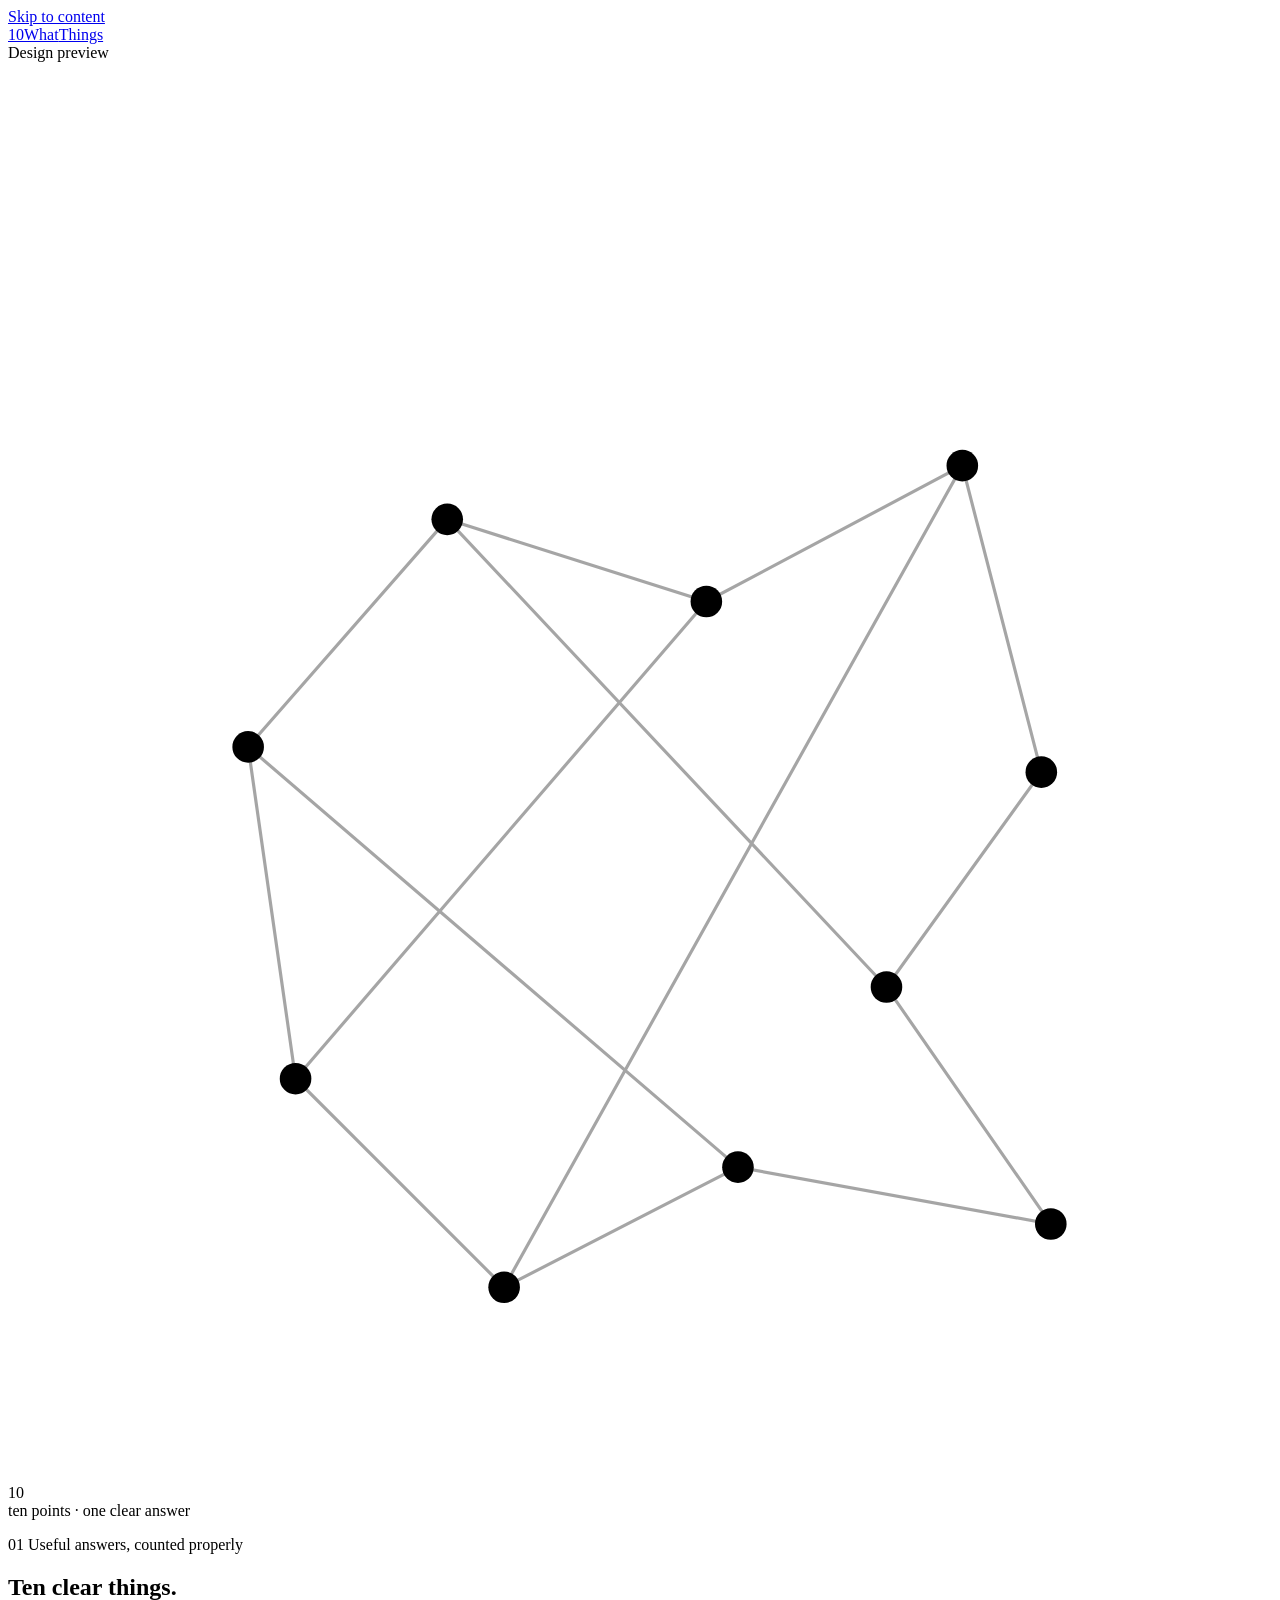
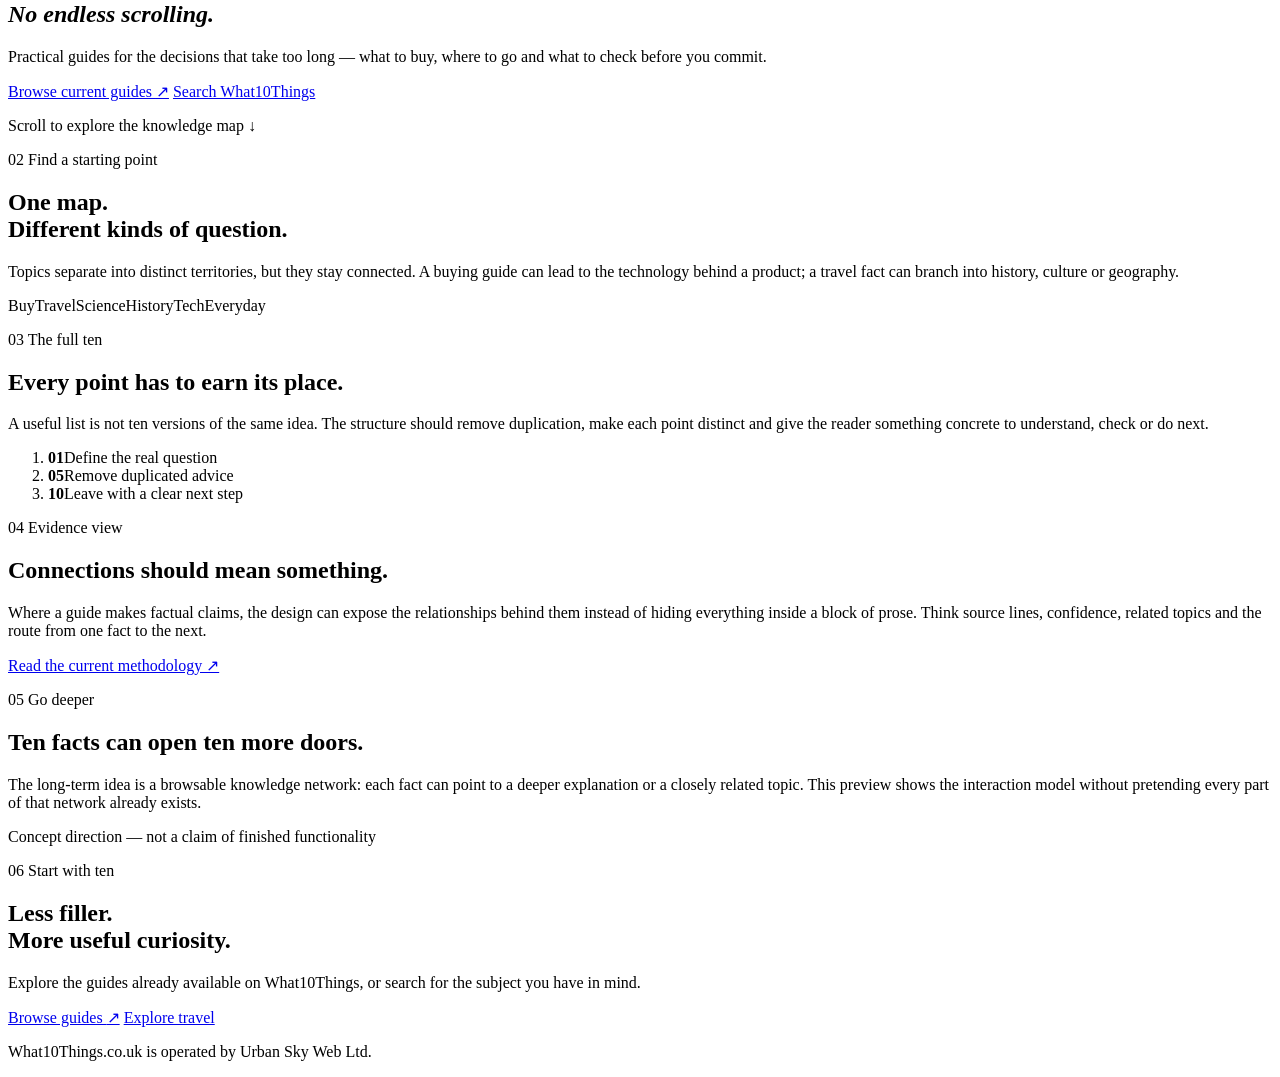
==== preview/site/index.html @ 7cc2a39c "Add initial Knowledge Constellations preview shell" ====
<!doctype html>
<html lang="en-GB">
<head>
  <meta charset="utf-8">
  <meta name="viewport" content="width=device-width,initial-scale=1,viewport-fit=cover">
  <meta name="robots" content="noindex,nofollow,noarchive">
  <meta name="theme-color" content="#080a0d">
  <title>What10Things — Knowledge Constellations preview</title>
  <meta name="description" content="Experimental interactive design preview for What10Things.co.uk.">
  <link rel="stylesheet" href="./style.css">
</head>
<body>
<!-- W10_KNOWLEDGE_CONSTELLATIONS_PREVIEW -->
<a class="skip-link" href="#content">Skip to content</a>
<header class="site-head">
  <a class="brand" href="https://what10things.co.uk/" aria-label="What10Things home">
    <span class="brand-mark">10</span><span>What<span class="brand-soft">Things</span></span>
  </a>
  <div class="preview-badge">Design preview</div>
  <div class="progress" aria-hidden="true"><span id="progressLine"></span></div>
</header>

<div class="scene-wrap" aria-hidden="true">
  <canvas id="scene"></canvas>
  <div class="scene-fallback">
    <svg viewBox="0 0 400 400" role="img" aria-label="Ten connected knowledge points">
      <g fill="none" stroke="currentColor" opacity=".35">
        <path d="M76 168L139 96 221 122 302 79 327 176 278 244 330 319 231 301 157 339 91 273Z"/>
        <path d="M139 96L278 244M76 168L231 301M221 122L91 273M302 79L157 339"/>
      </g>
      <g fill="currentColor">
        <circle cx="76" cy="168" r="5"/><circle cx="139" cy="96" r="5"/><circle cx="221" cy="122" r="5"/><circle cx="302" cy="79" r="5"/><circle cx="327" cy="176" r="5"/>
        <circle cx="278" cy="244" r="5"/><circle cx="330" cy="319" r="5"/><circle cx="231" cy="301" r="5"/><circle cx="157" cy="339" r="5"/><circle cx="91" cy="273" r="5"/>
      </g>
    </svg>
  </div>
  <div class="scene-number" id="sceneNumber">10</div>
  <div class="scene-caption" id="sceneCaption">ten points · one clear answer</div>
</div>

<main id="content">
  <section class="chapter hero" data-state="0">
    <div class="chapter-copy">
      <p class="eyebrow"><span>01</span> Useful answers, counted properly</p>
      <h1>Ten clear things.<br><em>No endless scrolling.</em></h1>
      <p class="lede">Practical guides for the decisions that take too long — what to buy, where to go and what to check before you commit.</p>
      <div class="hero-actions">
        <a class="button" href="https://what10things.co.uk/guides">Browse current guides <span>↗</span></a>
        <a class="text-link" href="https://what10things.co.uk/search">Search What10Things</a>
      </div>
      <p class="scroll-cue">Scroll to explore the knowledge map <span aria-hidden="true">↓</span></p>
    </div>
  </section>

  <section class="chapter" data-state="1">
    <div class="chapter-copy narrow">
      <p class="eyebrow"><span>02</span> Find a starting point</p>
      <h2>One map.<br>Different kinds of question.</h2>
      <p>Topics separate into distinct territories, but they stay connected. A buying guide can lead to the technology behind a product; a travel fact can branch into history, culture or geography.</p>
      <div class="topic-key" aria-label="Topic areas">
        <span style="--c:#b9ff3f">Buy</span><span style="--c:#ff7047">Travel</span><span style="--c:#5bd8ff">Science</span><span style="--c:#b18cff">History</span><span style="--c:#ffd052">Tech</span><span style="--c:#ff7da4">Everyday</span>
      </div>
    </div>
  </section>

  <section class="chapter" data-state="2">
    <div class="chapter-copy align-right narrow">
      <p class="eyebrow"><span>03</span> The full ten</p>
      <h2>Every point has to earn its place.</h2>
      <p>A useful list is not ten versions of the same idea. The structure should remove duplication, make each point distinct and give the reader something concrete to understand, check or do next.</p>
      <ol class="micro-list">
        <li><b>01</b><span>Define the real question</span></li>
        <li><b>05</b><span>Remove duplicated advice</span></li>
        <li><b>10</b><span>Leave with a clear next step</span></li>
      </ol>
    </div>
  </section>

  <section class="chapter" data-state="3">
    <div class="chapter-copy narrow">
      <p class="eyebrow"><span>04</span> Evidence view</p>
      <h2>Connections should mean something.</h2>
      <p>Where a guide makes factual claims, the design can expose the relationships behind them instead of hiding everything inside a block of prose. Think source lines, confidence, related topics and the route from one fact to the next.</p>
      <a class="text-link" href="https://what10things.co.uk/methodology">Read the current methodology ↗</a>
    </div>
  </section>

  <section class="chapter" data-state="4">
    <div class="chapter-copy align-right narrow">
      <p class="eyebrow"><span>05</span> Go deeper</p>
      <h2>Ten facts can open ten more doors.</h2>
      <p>The long-term idea is a browsable knowledge network: each fact can point to a deeper explanation or a closely related topic. This preview shows the interaction model without pretending every part of that network already exists.</p>
      <div class="status-note"><span></span>Concept direction — not a claim of finished functionality</div>
    </div>
  </section>

  <section class="chapter final" data-state="5">
    <div class="chapter-copy final-copy">
      <p class="eyebrow"><span>06</span> Start with ten</p>
      <h2>Less filler.<br>More useful curiosity.</h2>
      <p>Explore the guides already available on What10Things, or search for the subject you have in mind.</p>
      <div class="hero-actions">
        <a class="button" href="https://what10things.co.uk/guides">Browse guides <span>↗</span></a>
        <a class="text-link" href="https://what10things.co.uk/travel">Explore travel</a>
      </div>
      <p class="company">What10Things.co.uk is operated by Urban Sky Web Ltd.</p>
    </div>
  </section>
</main>

<script src="./app.js" defer></script>
</body>
</html>
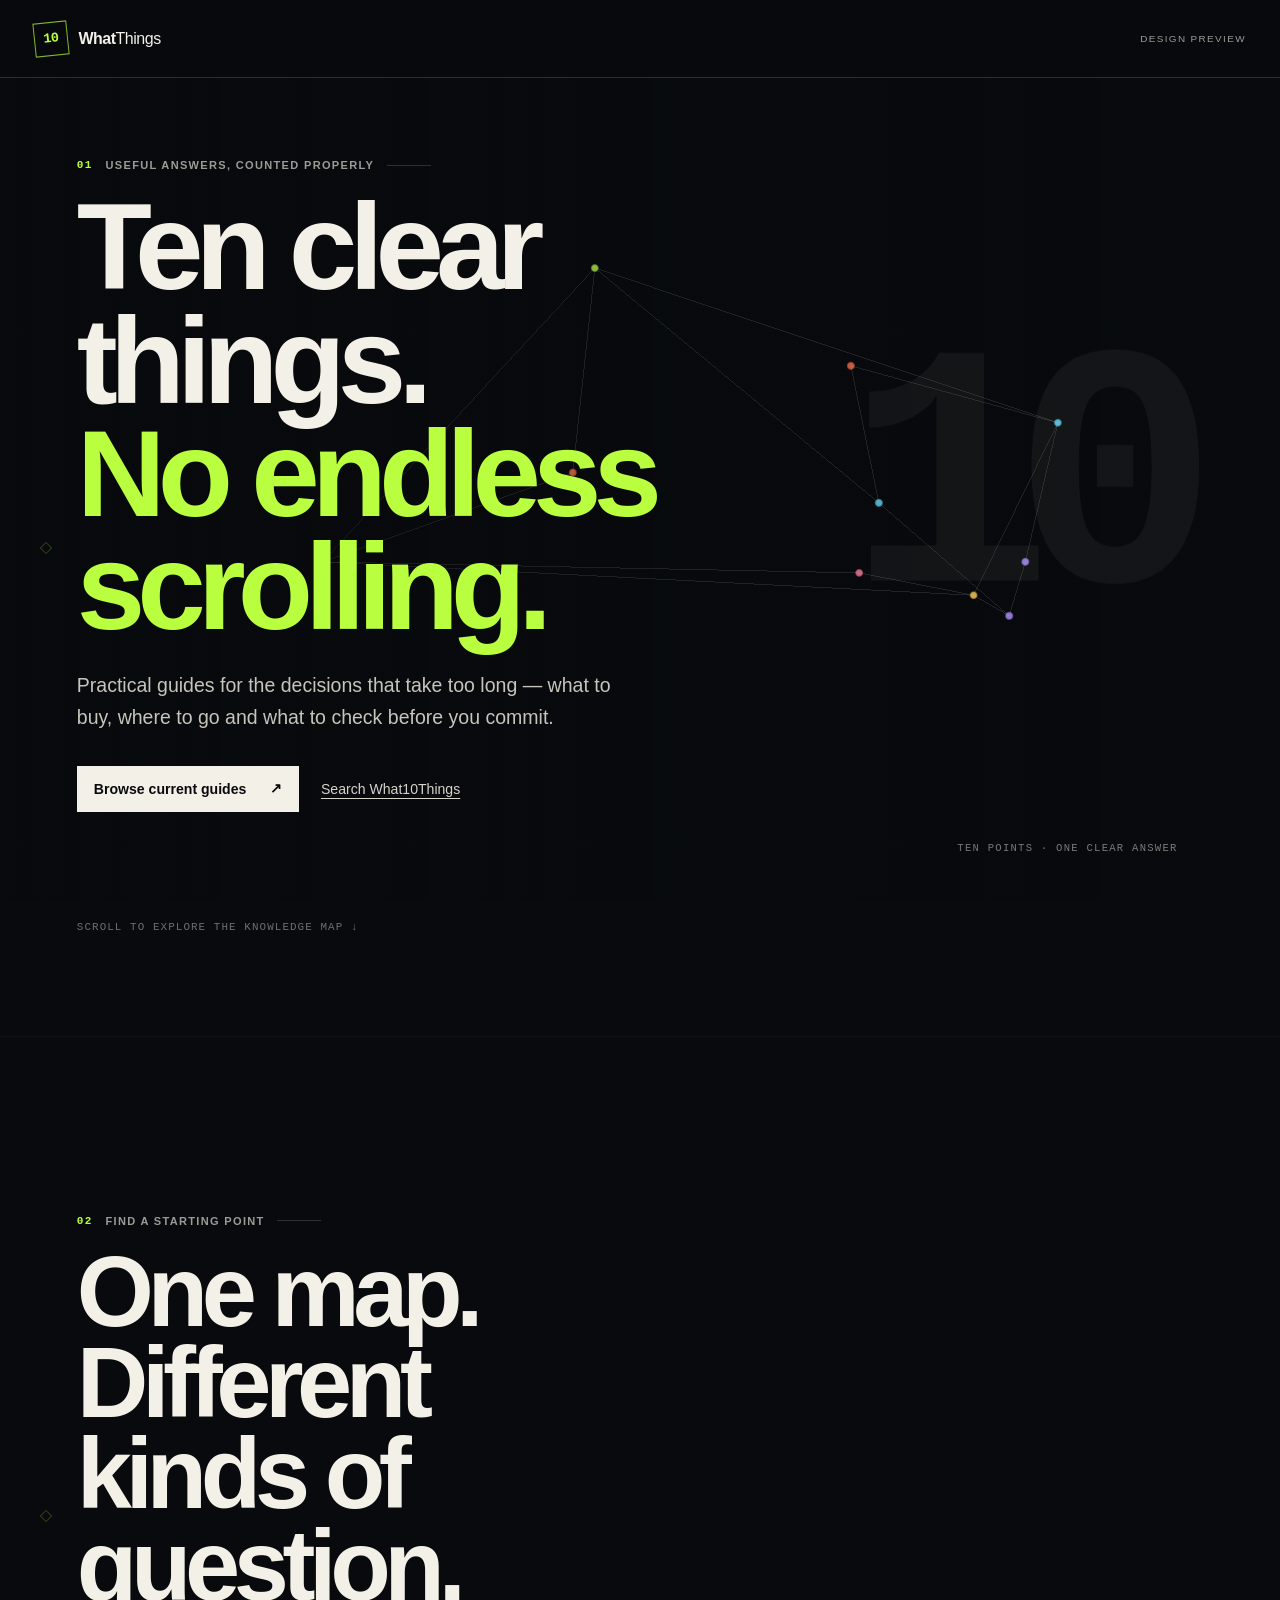
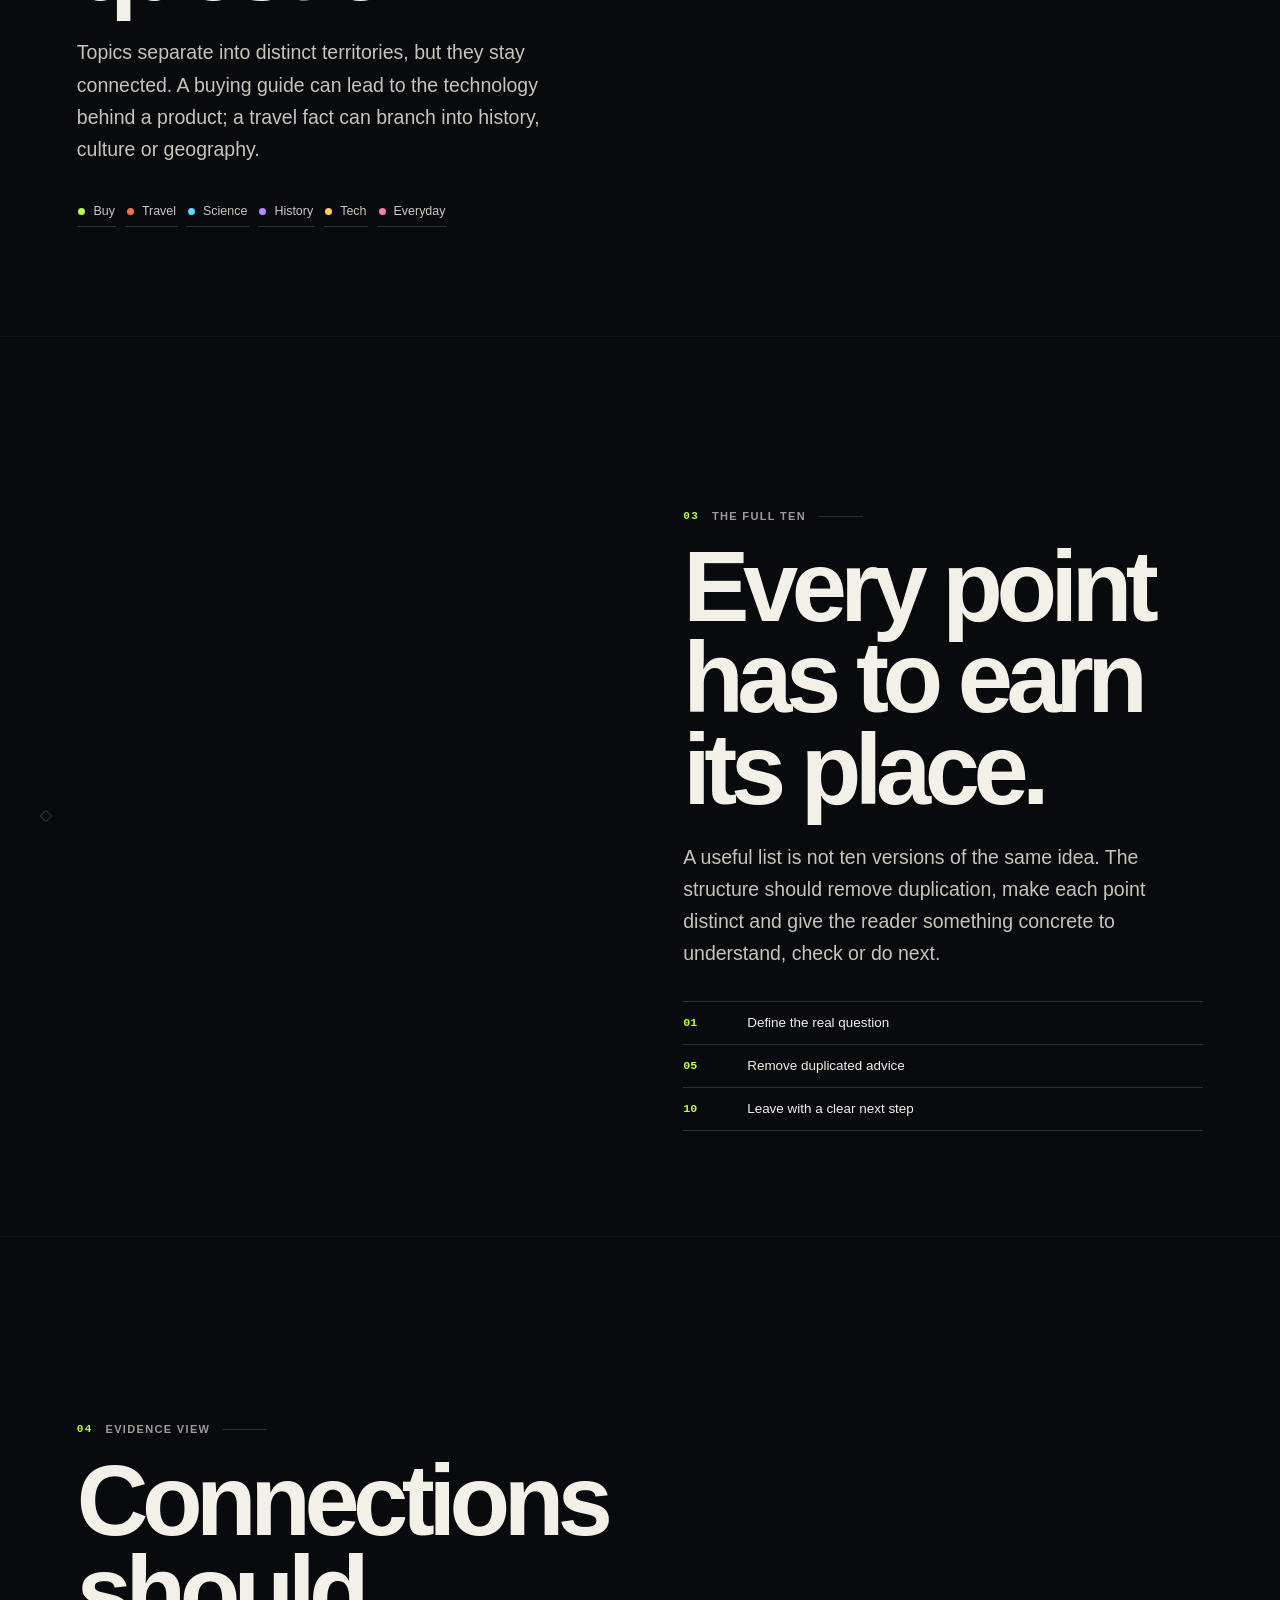
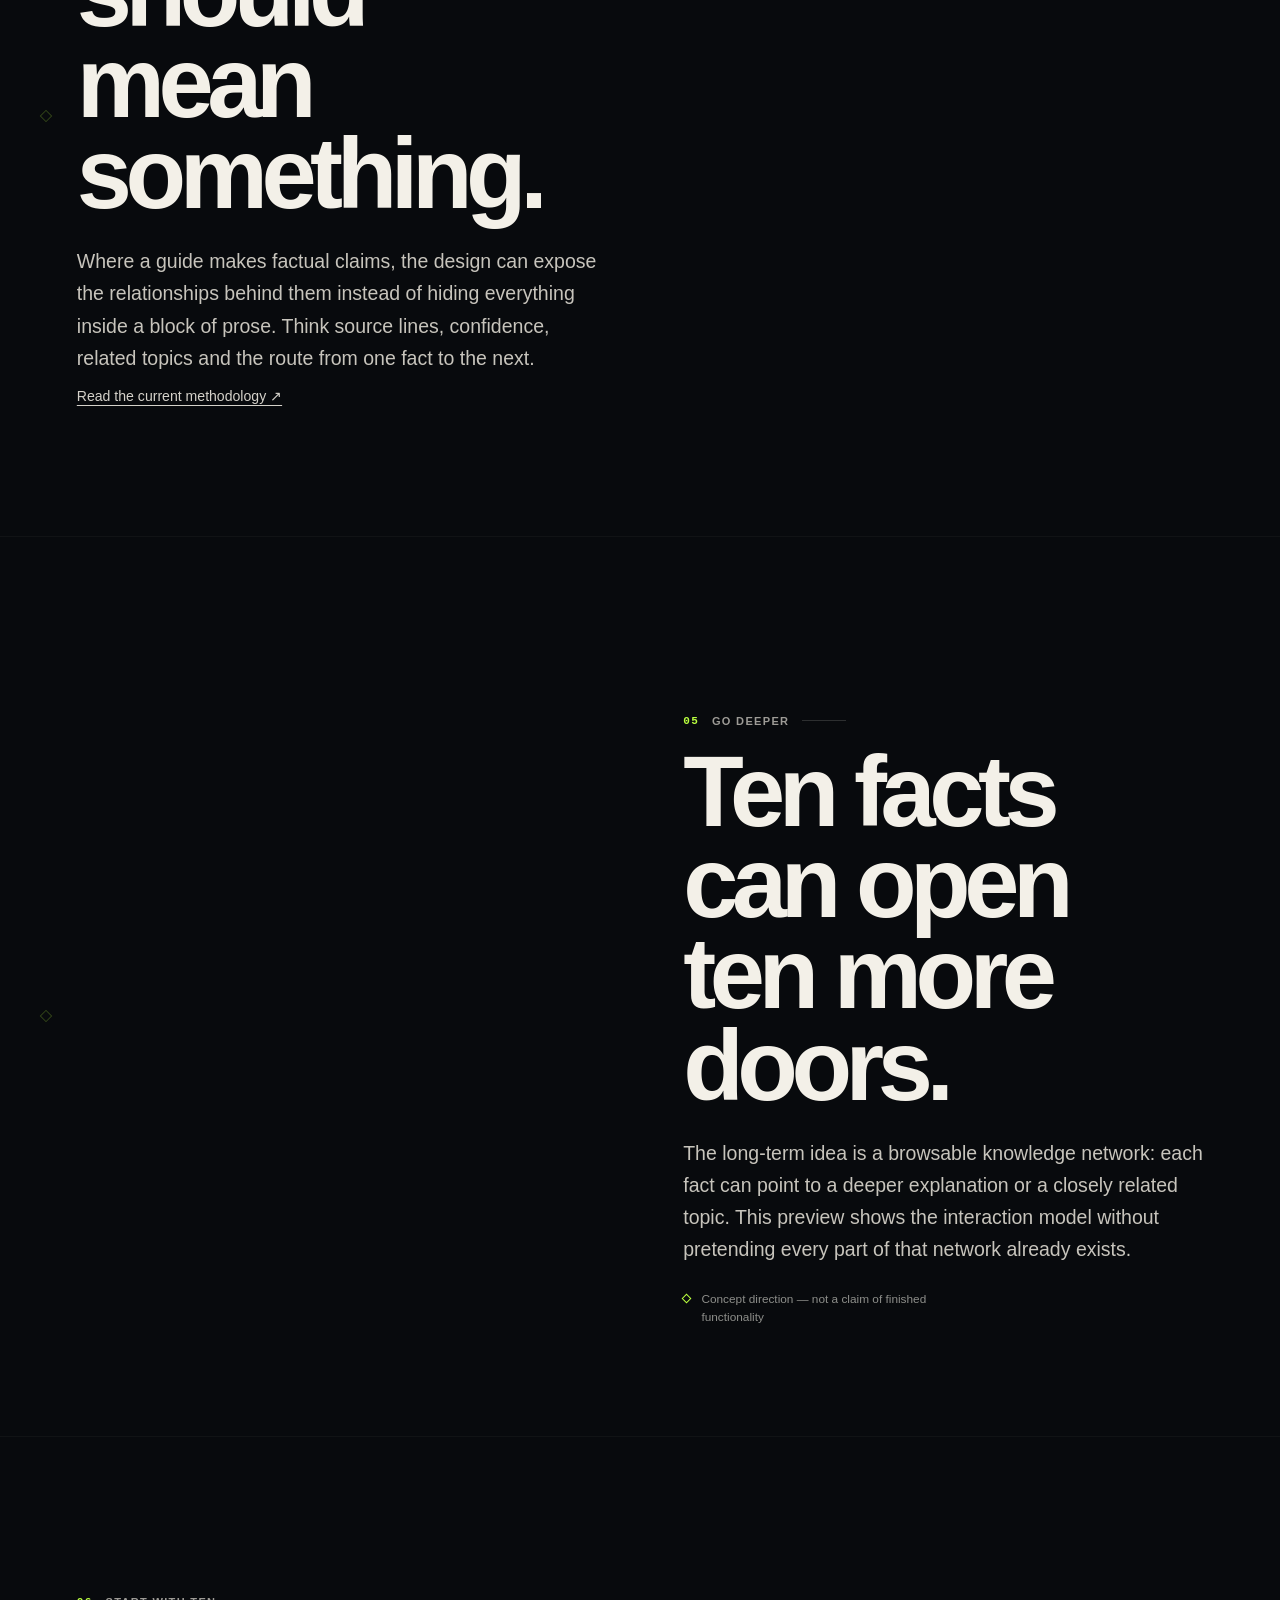
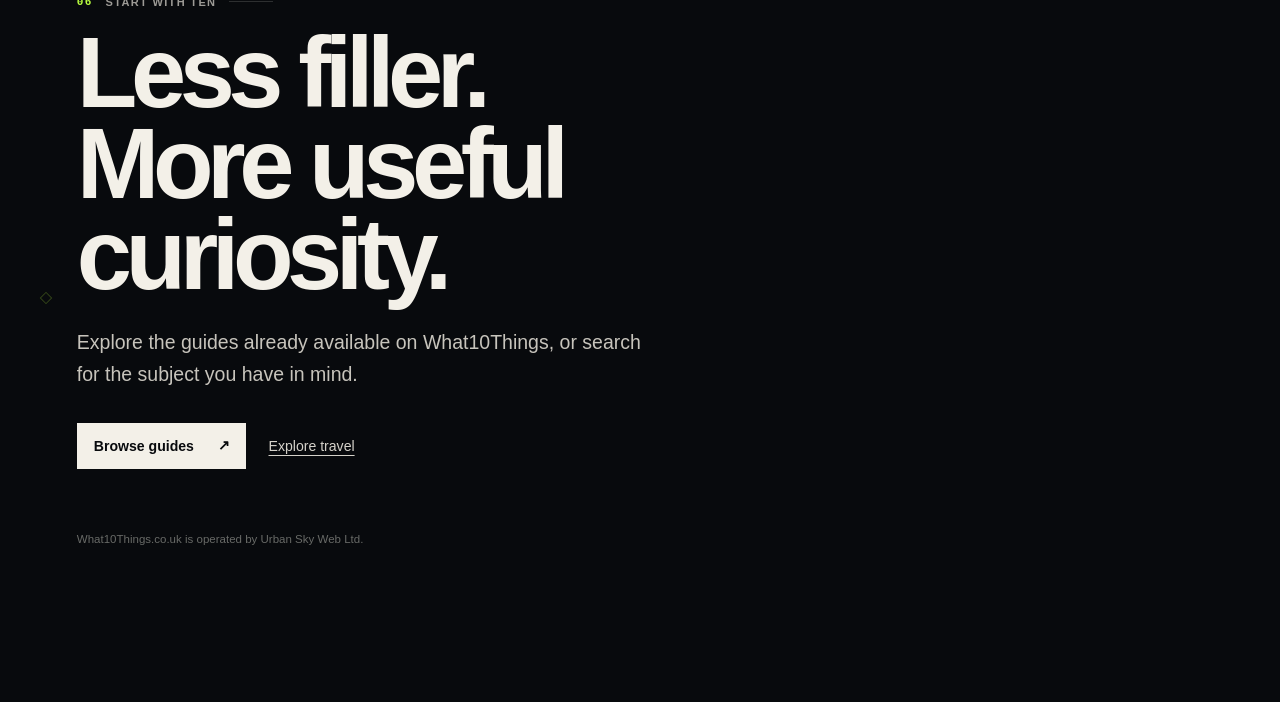
==== commit b4b286a2: "Integrate generated Flow artwork into 3D preview" ====
--- a/preview/site/index.html
+++ b/preview/site/index.html
@@ -21,6 +21,7 @@
 </header>
 
 <div class="scene-wrap" aria-hidden="true">
+  <img class="generated-art" src="./what10things-flow-test.png" alt="" decoding="async" fetchpriority="high">
   <canvas id="scene"></canvas>
   <div class="scene-fallback">
     <svg viewBox="0 0 400 400" role="img" aria-label="Ten connected knowledge points">
--- a/preview/site/style.css
+++ b/preview/site/style.css
@@ -0,0 +1 @@
+:root{--bg:#080a0d;--ink:#f3f0e8;--muted:#9d9b96;--line:rgba(243,240,232,.16);--accent:#b9ff3f;--header:70px;--p:0}*{box-sizing:border-box}html{background:var(--bg);color:var(--ink);scroll-behavior:smooth}body{margin:0;background:var(--bg);font-family:Inter,ui-sans-serif,-apple-system,BlinkMacSystemFont,"Segoe UI",sans-serif;overflow-x:hidden}a{color:inherit}.skip-link{position:fixed;left:1rem;top:-100px;z-index:100;background:var(--ink);color:var(--bg);padding:.75rem 1rem}.skip-link:focus{top:1rem}.site-head{height:var(--header);position:fixed;inset:0 0 auto;z-index:30;display:flex;align-items:center;gap:1rem;padding:0 18px;border-bottom:1px solid var(--line);background:rgba(8,10,13,.78);backdrop-filter:blur(14px)}.brand{display:flex;align-items:center;gap:.65rem;text-decoration:none;font-weight:760;letter-spacing:-.03em}.brand-mark{display:grid;place-items:center;width:34px;height:34px;border:1px solid rgba(185,255,63,.7);color:var(--accent);font:700 .85rem/1 ui-monospace,SFMono-Regular,Menlo,monospace;transform:rotate(-6deg)}.brand-soft{font-weight:430}.preview-badge{margin-left:auto;text-transform:uppercase;letter-spacing:.14em;font-size:.62rem;color:var(--muted)}.progress{position:absolute;left:0;right:0;bottom:-1px;height:1px;background:transparent}.progress span{display:block;height:1px;width:calc(var(--p)*100%);background:var(--accent);box-shadow:0 0 0 1px transparent}.scene-wrap{position:fixed;inset:var(--header) 0 0;z-index:0;pointer-events:none;overflow:hidden}.scene-wrap:after{content:"";position:absolute;inset:0;background:linear-gradient(90deg,rgba(8,10,13,.92) 0%,rgba(8,10,13,.54) 48%,rgba(8,10,13,.06) 100%);pointer-events:none}.scene-wrap canvas{width:100%;height:100%;display:block;opacity:.94}.scene-fallback{display:none;position:absolute;right:7vw;top:16vh;width:min(58vw,520px);color:rgba(243,240,232,.34)}.scene-number{position:absolute;right:7vw;top:50%;transform:translateY(-50%);font:800 clamp(8rem,27vw,24rem)/.72 ui-monospace,SFMono-Regular,Menlo,monospace;letter-spacing:-.12em;color:rgba(243,240,232,.055);mix-blend-mode:screen}.scene-caption{position:absolute;right:7vw;bottom:5vh;color:rgba(243,240,232,.54);font:500 .66rem/1.2 ui-monospace,SFMono-Regular,Menlo,monospace;letter-spacing:.12em;text-transform:uppercase}main{position:relative;z-index:5}.chapter{min-height:100svh;display:flex;align-items:center;padding:calc(var(--header) + 64px) 20px 72px}.chapter-copy{width:min(650px,100%);position:relative}.chapter-copy.narrow{width:min(560px,100%)}.align-right{margin-left:auto}.eyebrow{display:flex;gap:.8rem;align-items:center;margin:0 0 1.2rem;color:var(--muted);text-transform:uppercase;letter-spacing:.12em;font-size:.69rem;font-weight:650}.eyebrow span{color:var(--accent);font-family:ui-monospace,SFMono-Regular,Menlo,monospace}.eyebrow:after{content:"";height:1px;width:44px;background:var(--line)}h1,h2{margin:0;letter-spacing:-.065em;font-weight:650;line-height:.92;text-wrap:balance}h1{font-size:clamp(3rem,14vw,7.7rem)}h2{font-size:clamp(2.65rem,11vw,6.2rem)}h1 em{font-style:normal;color:var(--accent)}.lede,.chapter-copy>p:not(.eyebrow,.scroll-cue,.company){max-width:52ch;margin:1.6rem 0 0;color:#c7c4bc;font-size:clamp(1rem,2.7vw,1.22rem);line-height:1.65}.hero-actions{display:flex;flex-wrap:wrap;align-items:center;gap:1rem 1.4rem;margin-top:2rem}.button{min-height:46px;display:inline-flex;align-items:center;justify-content:space-between;gap:1.5rem;padding:.8rem .95rem .8rem 1rem;border:1px solid var(--ink);background:var(--ink);color:var(--bg);text-decoration:none;font-size:.88rem;font-weight:700}.button:hover,.button:focus-visible{background:var(--accent);border-color:var(--accent)}.button span{font-family:ui-monospace,SFMono-Regular,Menlo,monospace}.text-link{display:inline-flex;align-items:center;min-height:44px;text-underline-offset:.28em;color:#d5d2ca;font-size:.88rem}.text-link:hover,.text-link:focus-visible{color:var(--accent)}.scroll-cue{margin-top:clamp(4rem,12vh,8rem);color:#6f706d;font:500 .68rem/1.4 ui-monospace,SFMono-Regular,Menlo,monospace;text-transform:uppercase;letter-spacing:.1em}.topic-key{display:flex;flex-wrap:wrap;gap:.55rem;margin-top:2rem}.topic-key span{display:inline-flex;align-items:center;gap:.5rem;border-bottom:1px solid var(--line);padding:.45rem .1rem;font-size:.78rem;color:#c9c7c0}.topic-key span:before{content:"";width:7px;height:7px;border-radius:50%;background:var(--c)}.micro-list{list-style:none;padding:0;margin:2rem 0 0;border-top:1px solid var(--line)}.micro-list li{display:grid;grid-template-columns:48px 1fr;gap:1rem;padding:.8rem 0;border-bottom:1px solid var(--line);font-size:.84rem}.micro-list b{color:var(--accent);font:600 .73rem/1.4 ui-monospace,SFMono-Regular,Menlo,monospace}.status-note{display:flex;gap:.7rem;align-items:flex-start;margin-top:1.6rem;color:#8d8e8a;font-size:.74rem;line-height:1.5;max-width:42ch}.status-note span{flex:0 0 7px;width:7px;height:7px;margin-top:.25rem;border:1px solid var(--accent);transform:rotate(45deg)}.final{min-height:92svh}.final-copy{padding-bottom:6vh}.company{margin-top:4rem!important;color:#686a67!important;font-size:.72rem!important}.chapter:before{content:"";position:absolute;left:18px;width:7px;height:7px;border:1px solid rgba(185,255,63,.5);transform:translate(-50%,-50%) rotate(45deg);opacity:.45}.chapter:not(.hero){border-top:1px solid rgba(243,240,232,.04)}:focus-visible{outline:2px solid var(--accent);outline-offset:4px}@media(min-width:760px){:root{--header:78px}.site-head{padding:0 34px}.chapter{padding:calc(var(--header) + 9vh) 6vw 10vh}.chapter-copy{width:min(600px,46vw)}.chapter-copy.narrow{width:min(520px,42vw)}.scene-wrap:after{background:linear-gradient(90deg,rgba(8,10,13,.84) 0%,rgba(8,10,13,.22) 45%,rgba(8,10,13,.06) 100%)}.scene-number{right:8vw}.scene-caption{right:8vw}.chapter:before{left:3.6vw}}@media(max-width:759px){.scene-wrap:after{background:linear-gradient(180deg,rgba(8,10,13,.12) 0%,rgba(8,10,13,.36) 48%,rgba(8,10,13,.96) 100%)}.chapter{min-height:auto;padding-top:calc(var(--header) + 14vh);padding-bottom:18vh}.hero{min-height:100svh;padding-top:calc(var(--header) + 8vh)}.chapter-copy,.chapter-copy.narrow{margin-top:34vh}.hero .chapter-copy{margin-top:0}.align-right{margin-left:0}.scene-number{top:30%;right:8vw;font-size:42vw}.scene-caption{right:auto;left:20px;bottom:4vh}.preview-badge{font-size:.56rem}.brand{font-size:.88rem}.chapter:before{display:none}}@media(max-width:430px){.site-head{padding-inline:14px}.chapter{padding-inline:18px}.topic-key{max-width:320px}.hero-actions{align-items:flex-start}.button{width:100%;max-width:290px}.scene-caption{left:18px}}@media(prefers-reduced-motion:reduce){html{scroll-behavior:auto}.scene-wrap canvas{display:none}.scene-fallback{display:block}.scene-number{opacity:.8}.progress span{transition:none}}@media(prefers-contrast:more){:root{--muted:#c9c7c0;--line:rgba(243,240,232,.34)}.scene-wrap canvas{opacity:.68}}
